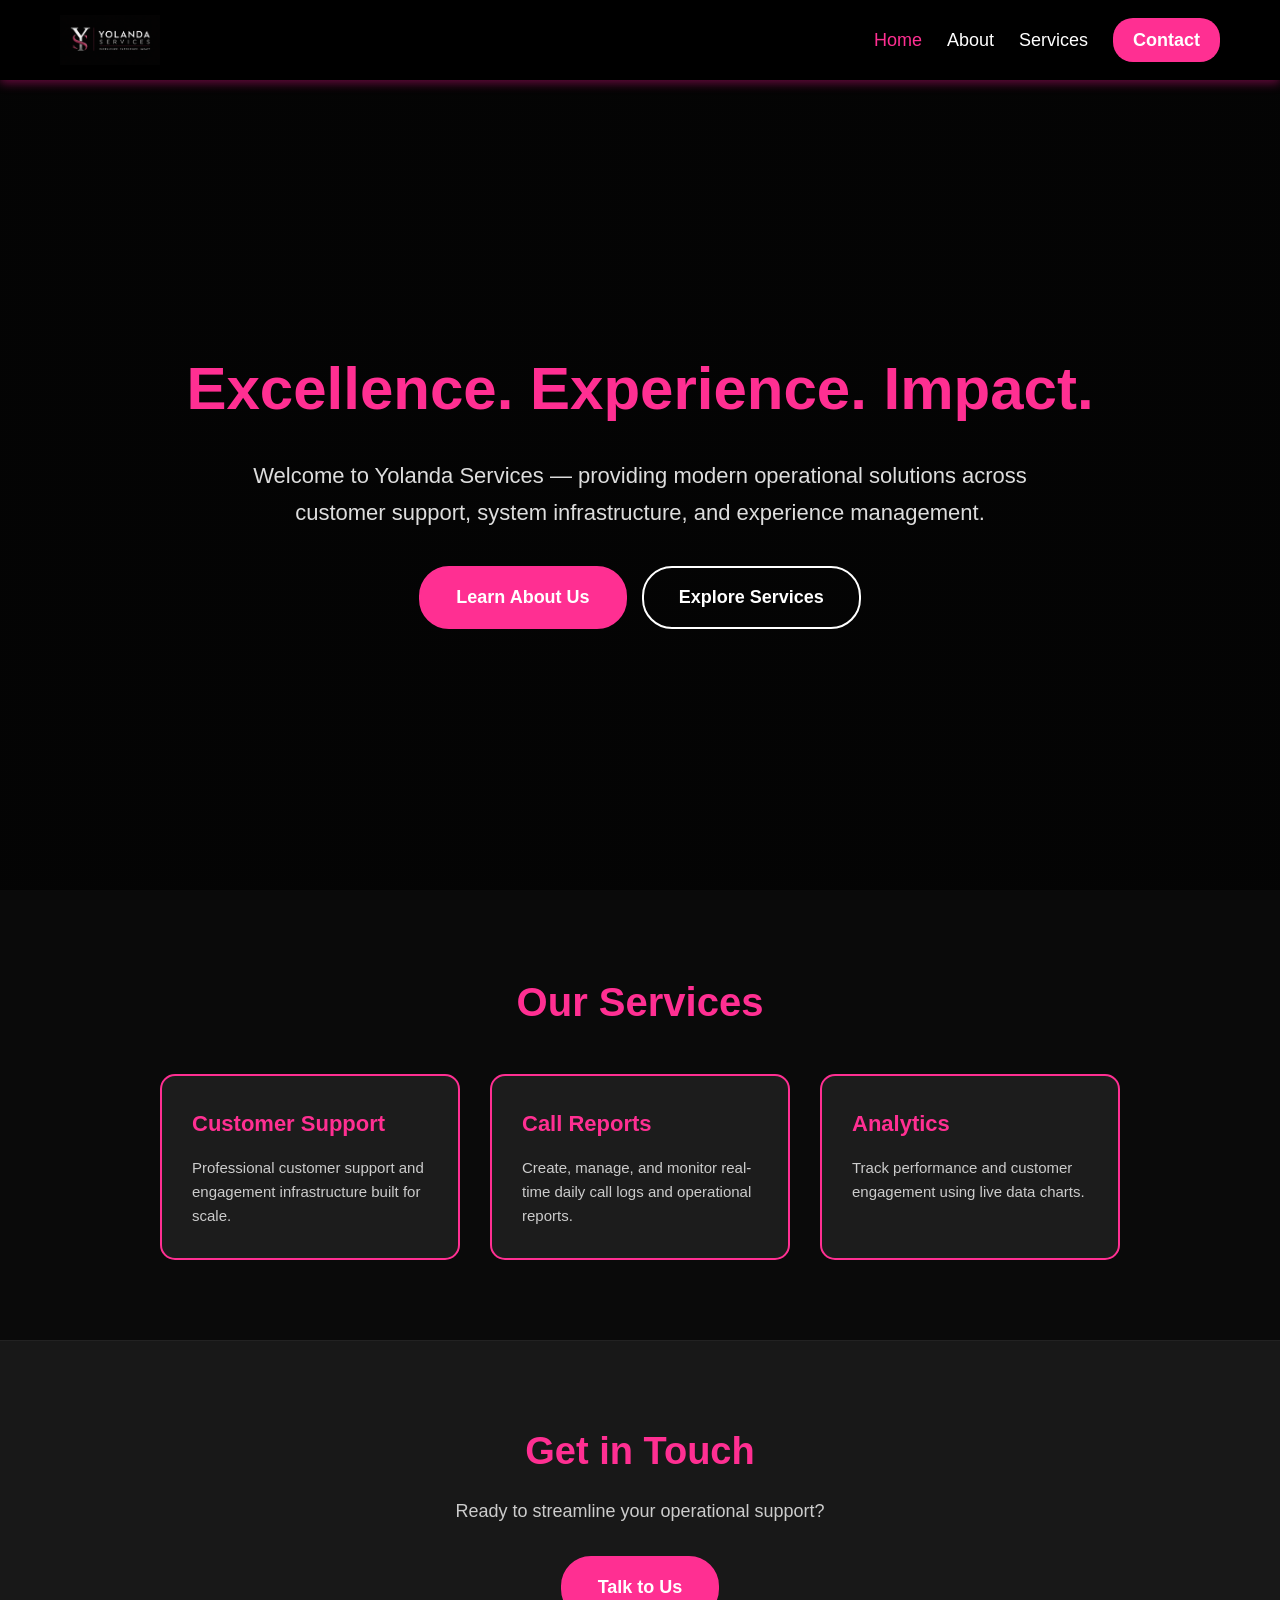
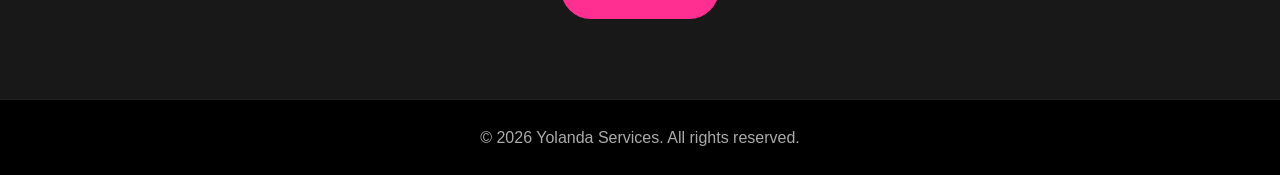
==== index.html @ 56e3e0ad "Add files via upload" ====
<!DOCTYPE html>
<html lang="en">
<head>
    <meta charset="UTF-8">
    <meta name="viewport" content="width=device-width, initial-scale=1.0">
    <title>Yolanda Services - Home</title>

    <style>
        * {
            margin: 0;
            padding: 0;
            box-sizing: border-box;
            font-family: Arial, sans-serif;
            scroll-behavior: smooth;
        }

        body {
            background: #111;
            color: white;
            line-height: 1.6;
        }

        header {
            background: #000;
            color: #ff2f92;
            display: flex;
            justify-content: space-between;
            align-items: center;
            padding: 15px 60px;
            box-shadow: 0 3px 10px rgba(255, 20, 147, 0.4);
            position: sticky;
            top: 0;
            z-index: 1000;
        }

        /* LOGO STYLES FOR IMAGE */
        .logo-link {
            display: flex;
            align-items: center;
            text-decoration: none;
        }

        .logo-img {
            height: 50px;
            width: auto;
            object-fit: contain;
        }

        nav {
            display: flex;
            align-items: center;
        }

        nav a {
            color: white;
            text-decoration: none;
            margin-left: 25px;
            font-size: 18px;
            transition: 0.3s;
        }

        nav a:hover,
        nav a.active {
            color: #ff2f92;
        }

        .nav-btn {
            background: #ff2f92;
            color: white;
            padding: 8px 20px;
            border-radius: 20px;
            margin-left: 25px;
            text-decoration: none;
            font-weight: bold;
            transition: .3s;
        }

        .nav-btn:hover {
            background: white;
            color: #ff2f92;
        }

        .hero {
            height: 90vh;
            display: flex;
            justify-content: center;
            align-items: center;
            flex-direction: column;
            text-align: center;
            padding: 0 20px;
            background: linear-gradient(rgba(0,0,0,0.75), rgba(0,0,0,0.75)),
                        url("https://images.unsplash.com/photo-1551434678-e076c223a692?w=1600");
            background-size: cover;
            background-position: center;
        }

        .hero h1 {
            font-size: 60px;
            color: #ff2f92;
            margin-bottom: 20px;
        }

        .hero p {
            width: 70%;
            max-width: 800px;
            font-size: 22px;
            line-height: 1.7;
            color: #ddd;
        }

        .hero-btns {
            display: flex;
            gap: 15px;
            margin-top: 35px;
            flex-wrap: wrap;
            justify-content: center;
        }

        .btn {
            padding: 15px 35px;
            background: #ff2f92;
            color: white;
            border: 2px solid #ff2f92;
            border-radius: 30px;
            font-size: 18px;
            font-weight: bold;
            cursor: pointer;
            transition: 0.3s;
            text-decoration: none;
            display: inline-block;
        }

        .btn:hover {
            background: white;
            color: #ff2f92;
            border-color: white;
        }

        .btn-outline {
            background: transparent;
            color: white;
            border: 2px solid white;
        }

        .btn-outline:hover {
            background: white;
            color: #111;
        }

        .services {
            padding: 80px 40px;
            text-align: center;
            background: #0a0a0a;
        }

        .services h2 {
            color: #ff2f92;
            margin-bottom: 40px;
            font-size: 40px;
        }

        .cards {
            display: flex;
            justify-content: center;
            gap: 30px;
            flex-wrap: wrap;
            max-width: 1200px;
            margin: 0 auto;
        }

        .card {
            background: #1c1c1c;
            width: 300px;
            padding: 30px;
            border-radius: 15px;
            border: 2px solid #ff2f92;
            transition: 0.3s;
            text-align: left;
        }

        .card:hover {
            transform: translateY(-10px);
            box-shadow: 0 0 20px #ff2f92;
        }

        .card h3 {
            color: #ff2f92;
            margin-bottom: 15px;
            font-size: 22px;
        }

        .card p {
            color: #ccc;
            font-size: 15px;
        }

        .contact-section {
            background: #181818;
            padding: 80px 40px;
            text-align: center;
            border-top: 1px solid #222;
        }

        .contact-section h2 {
            color: #ff2f92;
            font-size: 38px;
            margin-bottom: 15px;
        }

        .contact-section p {
            color: #ccc;
            margin-bottom: 30px;
            font-size: 18px;
        }

        footer {
            background: #000;
            text-align: center;
            padding: 25px 20px;
            color: #aaa;
            border-top: 1px solid #222;
        }

        @media (max-width: 768px) {
            header {
                flex-direction: column;
                gap: 15px;
                padding: 20px;
            }

            nav a {
                margin: 0 10px;
                font-size: 16px;
            }

            .logo-img {
                height: 40px;
            }

            .hero h1 {
                font-size: 38px;
            }

            .hero p {
                width: 100%;
                font-size: 18px;
            }

            .card {
                width: 100%;
            }
        }
    </style>
</head>

<body>

    <header>
        <a href="index.html" class="logo-link">
            <img src="yolanda-logo.png" alt="Yolanda Services Logo" class="logo-img">
        </a>
        <nav>
            <a href="index.html" class="active">Home</a>
            <a href="about.html">About</a>
            <a href="#services">Services</a>
            <a href="#contact" class="nav-btn">Contact</a>
        </nav>
    </header>

    <main>
        <section class="hero">
            <h1>Excellence. Experience. Impact.</h1>
            <p>
                Welcome to Yolanda Services — providing modern operational solutions across customer support, system infrastructure, and experience management.
            </p>
            <div class="hero-btns">
                <a href="about.html" class="btn">Learn About Us</a>
                <a href="#services" class="btn btn-outline">Explore Services</a>
            </div>
        </section>

        <section id="services" class="services">
            <h2>Our Services</h2>
            <div class="cards">
                <div class="card">
                    <h3>Customer Support</h3>
                    <p>Professional customer support and engagement infrastructure built for scale.</p>
                </div>
                <div class="card">
                    <h3>Call Reports</h3>
                    <p>Create, manage, and monitor real-time daily call logs and operational reports.</p>
                </div>
                <div class="card">
                    <h3>Analytics</h3>
                    <p>Track performance and customer engagement using live data charts.</p>
                </div>
            </div>
        </section>

        <section id="contact" class="contact-section">
            <h2>Get in Touch</h2>
            <p>Ready to streamline your operational support?</p>
            <a href="mailto:contact@yolanda.com" class="btn">Talk to Us</a>
        </section>
    </main>

    <footer>
        <p>© 2026 Yolanda Services. All rights reserved.</p>
    </footer>

</body>
</html>
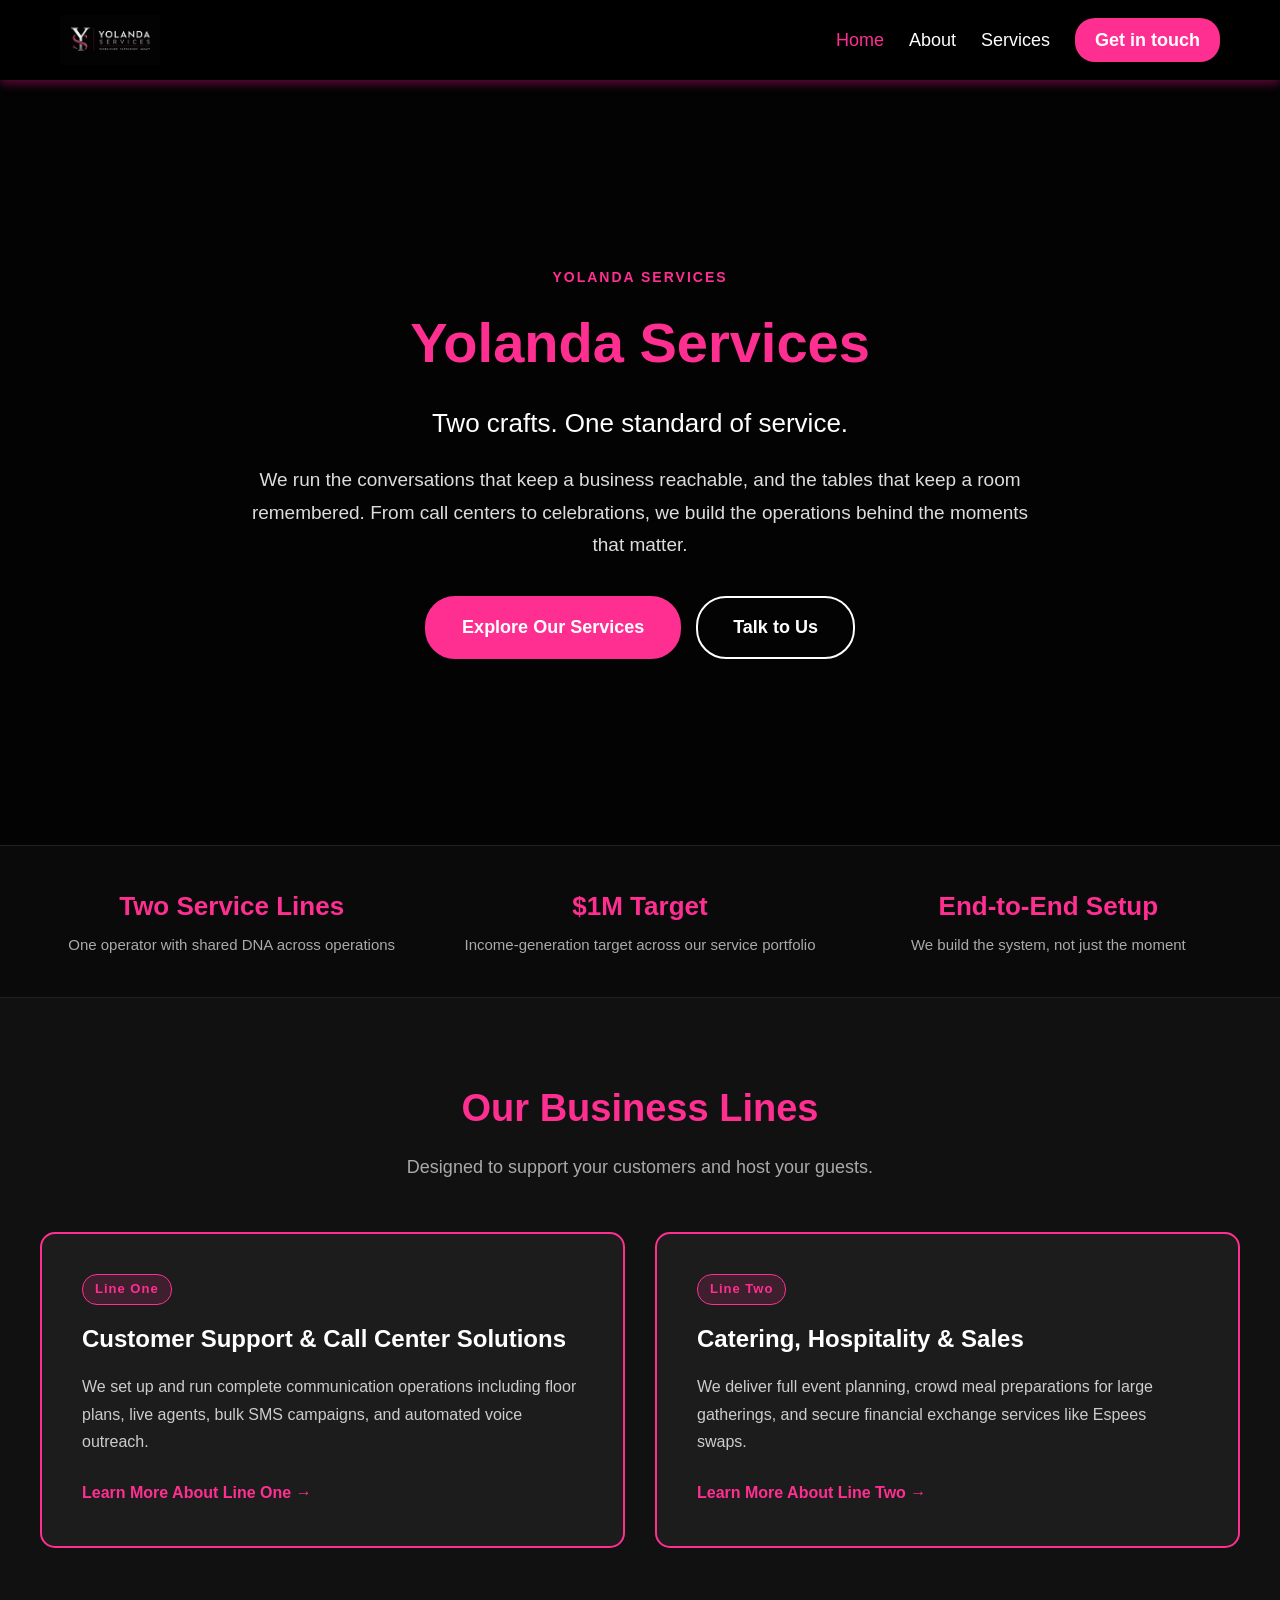
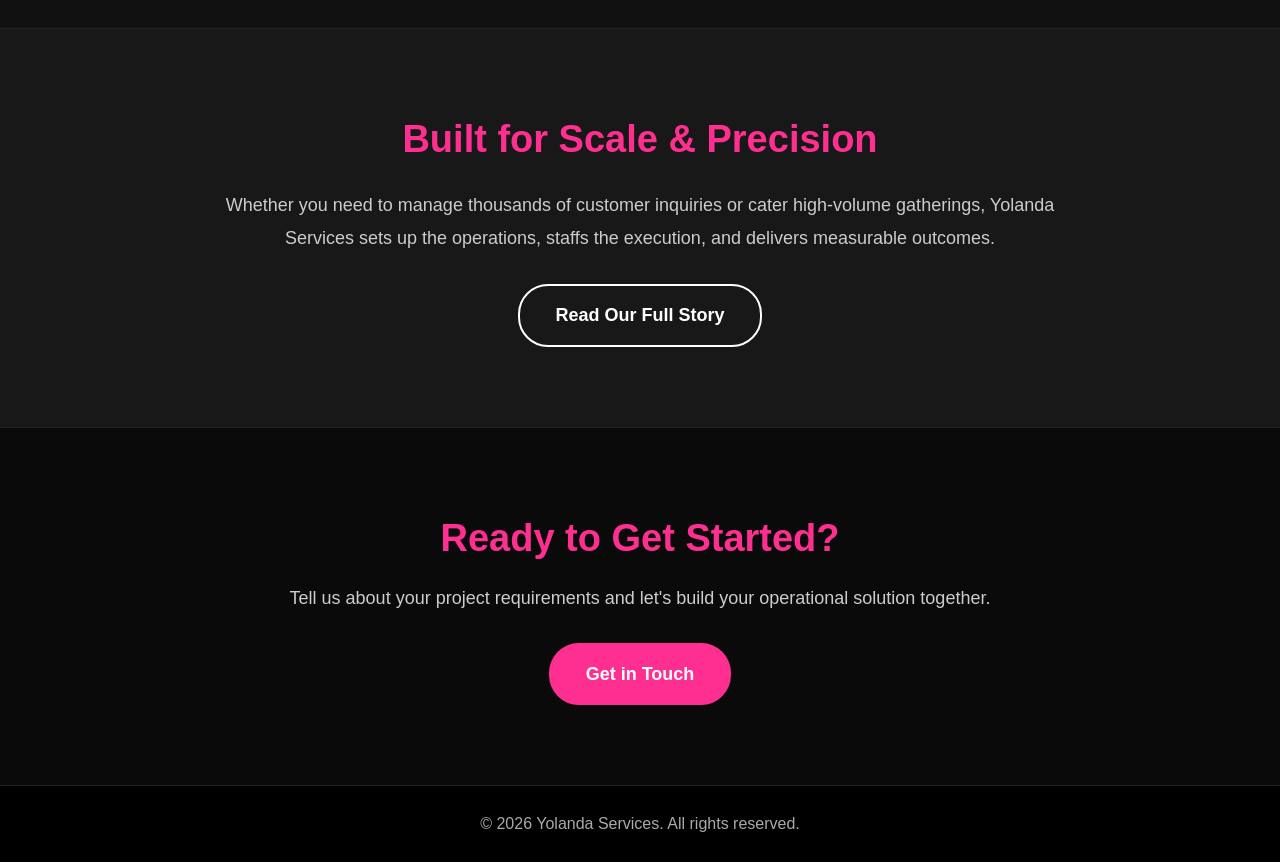
==== commit 1eb82931: "Update index.html" ====
--- a/index.html
+++ b/index.html
@@ -3,7 +3,7 @@
 <head>
     <meta charset="UTF-8">
     <meta name="viewport" content="width=device-width, initial-scale=1.0">
-    <title>Yolanda Services - Home</title>
+    <title>Yolanda Services | Customer Support & Catering Solutions</title>
 
     <style>
         * {
@@ -33,7 +33,6 @@
             z-index: 1000;
         }
 
-        /* LOGO STYLES FOR IMAGE */
         .logo-link {
             display: flex;
             align-items: center;
@@ -80,30 +79,47 @@
             color: #ff2f92;
         }
 
+        /* HERO SECTION */
         .hero {
-            height: 90vh;
+            min-height: 85vh;
             display: flex;
             justify-content: center;
             align-items: center;
             flex-direction: column;
             text-align: center;
-            padding: 0 20px;
-            background: linear-gradient(rgba(0,0,0,0.75), rgba(0,0,0,0.75)),
+            padding: 60px 20px;
+            background: linear-gradient(rgba(0,0,0,0.85), rgba(0,0,0,0.85)),
                         url("https://images.unsplash.com/photo-1551434678-e076c223a692?w=1600");
             background-size: cover;
             background-position: center;
         }
 
+        .hero-tag {
+            color: #ff2f92;
+            text-transform: uppercase;
+            letter-spacing: 2px;
+            font-size: 14px;
+            font-weight: bold;
+            margin-bottom: 10px;
+        }
+
         .hero h1 {
-            font-size: 60px;
-            color: #ff2f92;
+            font-size: 56px;
+            color: #ff2f92;
+            margin-bottom: 15px;
+        }
+
+        .hero h2 {
+            font-size: 26px;
+            color: white;
             margin-bottom: 20px;
+            font-weight: normal;
         }
 
         .hero p {
-            width: 70%;
+            width: 80%;
             max-width: 800px;
-            font-size: 22px;
+            font-size: 19px;
             line-height: 1.7;
             color: #ddd;
         }
@@ -147,22 +163,69 @@
             color: #111;
         }
 
-        .services {
+        /* METRICS BAR */
+        .value-bar {
+            background: #0a0a0a;
+            padding: 40px 20px;
+            border-top: 1px solid #222;
+            border-bottom: 1px solid #222;
+        }
+
+        .value-grid {
+            display: flex;
+            justify-content: space-around;
+            align-items: center;
+            max-width: 1200px;
+            margin: 0 auto;
+            flex-wrap: wrap;
+            gap: 25px;
+            text-align: center;
+        }
+
+        .value-item {
+            flex: 1;
+            min-width: 250px;
+        }
+
+        .value-item .highlight {
+            font-size: 26px;
+            font-weight: bold;
+            color: #ff2f92;
+            margin-bottom: 5px;
+        }
+
+        .value-item p {
+            color: #aaa;
+            font-size: 15px;
+        }
+
+        /* SERVICES PREVIEW */
+        .services-section {
             padding: 80px 40px;
-            text-align: center;
-            background: #0a0a0a;
-        }
-
-        .services h2 {
-            color: #ff2f92;
-            margin-bottom: 40px;
-            font-size: 40px;
-        }
-
-        .cards {
-            display: flex;
+            background: #111;
+        }
+
+        .section-header {
+            text-align: center;
+            max-width: 800px;
+            margin: 0 auto 50px;
+        }
+
+        .section-header h2 {
+            color: #ff2f92;
+            font-size: 38px;
+            margin-bottom: 15px;
+        }
+
+        .section-header p {
+            color: #aaa;
+            font-size: 18px;
+        }
+
+        .cards-grid {
+            display: flex;
+            gap: 30px;
             justify-content: center;
-            gap: 30px;
             flex-wrap: wrap;
             max-width: 1200px;
             margin: 0 auto;
@@ -170,44 +233,103 @@
 
         .card {
             background: #1c1c1c;
-            width: 300px;
-            padding: 30px;
+            flex: 1 1 450px;
+            padding: 40px;
             border-radius: 15px;
             border: 2px solid #ff2f92;
-            transition: 0.3s;
-            text-align: left;
+            transition: .3s;
+            display: flex;
+            flex-direction: column;
+            justify-content: space-between;
         }
 
         .card:hover {
-            transform: translateY(-10px);
-            box-shadow: 0 0 20px #ff2f92;
+            box-shadow: 0 0 20px rgba(255, 47, 146, 0.4);
+            transform: translateY(-5px);
+        }
+
+        .line-badge {
+            display: inline-block;
+            background: rgba(255, 47, 146, 0.15);
+            color: #ff2f92;
+            padding: 4px 12px;
+            border-radius: 15px;
+            font-weight: bold;
+            font-size: 13px;
+            letter-spacing: 1px;
+            margin-bottom: 15px;
+            border: 1px solid #ff2f92;
+            width: fit-content;
         }
 
         .card h3 {
-            color: #ff2f92;
+            color: white;
+            font-size: 24px;
             margin-bottom: 15px;
-            font-size: 22px;
         }
 
         .card p {
             color: #ccc;
-            font-size: 15px;
-        }
-
-        .contact-section {
+            font-size: 16px;
+            line-height: 1.7;
+            margin-bottom: 25px;
+        }
+
+        .card-link {
+            color: #ff2f92;
+            text-decoration: none;
+            font-weight: bold;
+            font-size: 16px;
+            transition: 0.3s;
+            display: inline-block;
+        }
+
+        .card-link:hover {
+            color: white;
+            padding-left: 5px;
+        }
+
+        /* ABOUT PREVIEW SECTION */
+        .about-preview {
+            padding: 80px 40px;
             background: #181818;
+            border-top: 1px solid #222;
+        }
+
+        .about-content {
+            max-width: 900px;
+            margin: 0 auto;
+            text-align: center;
+        }
+
+        .about-content h2 {
+            color: #ff2f92;
+            font-size: 38px;
+            margin-bottom: 20px;
+        }
+
+        .about-content p {
+            color: #ccc;
+            font-size: 18px;
+            line-height: 1.8;
+            margin-bottom: 30px;
+        }
+
+        /* CTA SECTION */
+        .cta-section {
+            background: #0a0a0a;
             padding: 80px 40px;
             text-align: center;
             border-top: 1px solid #222;
         }
 
-        .contact-section h2 {
+        .cta-section h2 {
             color: #ff2f92;
             font-size: 38px;
             margin-bottom: 15px;
         }
 
-        .contact-section p {
+        .cta-section p {
             color: #ccc;
             margin-bottom: 30px;
             font-size: 18px;
@@ -241,13 +363,17 @@
                 font-size: 38px;
             }
 
+            .hero h2 {
+                font-size: 20px;
+            }
+
             .hero p {
                 width: 100%;
-                font-size: 18px;
+                font-size: 16px;
             }
 
             .card {
-                width: 100%;
+                padding: 25px;
             }
         }
     </style>
@@ -262,45 +388,90 @@
         <nav>
             <a href="index.html" class="active">Home</a>
             <a href="about.html">About</a>
-            <a href="#services">Services</a>
-            <a href="#contact" class="nav-btn">Contact</a>
+            <a href="services.html">Services</a>
+            <a href="contact.html" class="nav-btn">Get in touch</a>
         </nav>
     </header>
 
     <main>
+        <!-- Hero Section -->
         <section class="hero">
-            <h1>Excellence. Experience. Impact.</h1>
+            <span class="hero-tag">Yolanda Services</span>
+            <h1>Yolanda Services</h1>
+            <h2>Two crafts. One standard of service.</h2>
             <p>
-                Welcome to Yolanda Services — providing modern operational solutions across customer support, system infrastructure, and experience management.
+                We run the conversations that keep a business reachable, and the tables that keep a room remembered. From call centers to celebrations, we build the operations behind the moments that matter.
             </p>
             <div class="hero-btns">
-                <a href="about.html" class="btn">Learn About Us</a>
-                <a href="#services" class="btn btn-outline">Explore Services</a>
+                <a href="services.html" class="btn">Explore Our Services</a>
+                <a href="contact.html" class="btn btn-outline">Talk to Us</a>
             </div>
         </section>
 
-        <section id="services" class="services">
-            <h2>Our Services</h2>
-            <div class="cards">
-                <div class="card">
-                    <h3>Customer Support</h3>
-                    <p>Professional customer support and engagement infrastructure built for scale.</p>
+        <!-- Metrics Bar -->
+        <section class="value-bar">
+            <div class="value-grid">
+                <div class="value-item">
+                    <div class="highlight">Two Service Lines</div>
+                    <p>One operator with shared DNA across operations</p>
                 </div>
-                <div class="card">
-                    <h3>Call Reports</h3>
-                    <p>Create, manage, and monitor real-time daily call logs and operational reports.</p>
+                <div class="value-item">
+                    <div class="highlight">$1M Target</div>
+                    <p>Income-generation target across our service portfolio</p>
                 </div>
-                <div class="card">
-                    <h3>Analytics</h3>
-                    <p>Track performance and customer engagement using live data charts.</p>
+                <div class="value-item">
+                    <div class="highlight">End-to-End Setup</div>
+                    <p>We build the system, not just the moment</p>
                 </div>
             </div>
         </section>
 
-        <section id="contact" class="contact-section">
-            <h2>Get in Touch</h2>
-            <p>Ready to streamline your operational support?</p>
-            <a href="mailto:contact@yolanda.com" class="btn">Talk to Us</a>
+        <!-- Services Preview Section -->
+        <section class="services-section">
+            <div class="section-header">
+                <h2>Our Business Lines</h2>
+                <p>Designed to support your customers and host your guests.</p>
+            </div>
+
+            <div class="cards-grid">
+                <!-- Line One Card -->
+                <div class="card">
+                    <div>
+                        <span class="line-badge">Line One</span>
+                        <h3>Customer Support & Call Center Solutions</h3>
+                        <p>We set up and run complete communication operations including floor plans, live agents, bulk SMS campaigns, and automated voice outreach.</p>
+                    </div>
+                    <a href="services.html#line1" class="card-link">Learn More About Line One →</a>
+                </div>
+
+                <!-- Line Two Card -->
+                <div class="card">
+                    <div>
+                        <span class="line-badge">Line Two</span>
+                        <h3>Catering, Hospitality & Sales</h3>
+                        <p>We deliver full event planning, crowd meal preparations for large gatherings, and secure financial exchange services like Espees swaps.</p>
+                    </div>
+                    <a href="services.html#line2" class="card-link">Learn More About Line Two →</a>
+                </div>
+            </div>
+        </section>
+
+        <!-- About Preview Section -->
+        <section class="about-preview">
+            <div class="about-content">
+                <h2>Built for Scale & Precision</h2>
+                <p>
+                    Whether you need to manage thousands of customer inquiries or cater high-volume gatherings, Yolanda Services sets up the operations, staffs the execution, and delivers measurable outcomes.
+                </p>
+                <a href="about.html" class="btn btn-outline">Read Our Full Story</a>
+            </div>
+        </section>
+
+        <!-- Call to Action Section -->
+        <section class="cta-section">
+            <h2>Ready to Get Started?</h2>
+            <p>Tell us about your project requirements and let's build your operational solution together.</p>
+            <a href="contact.html" class="btn">Get in Touch</a>
         </section>
     </main>
 
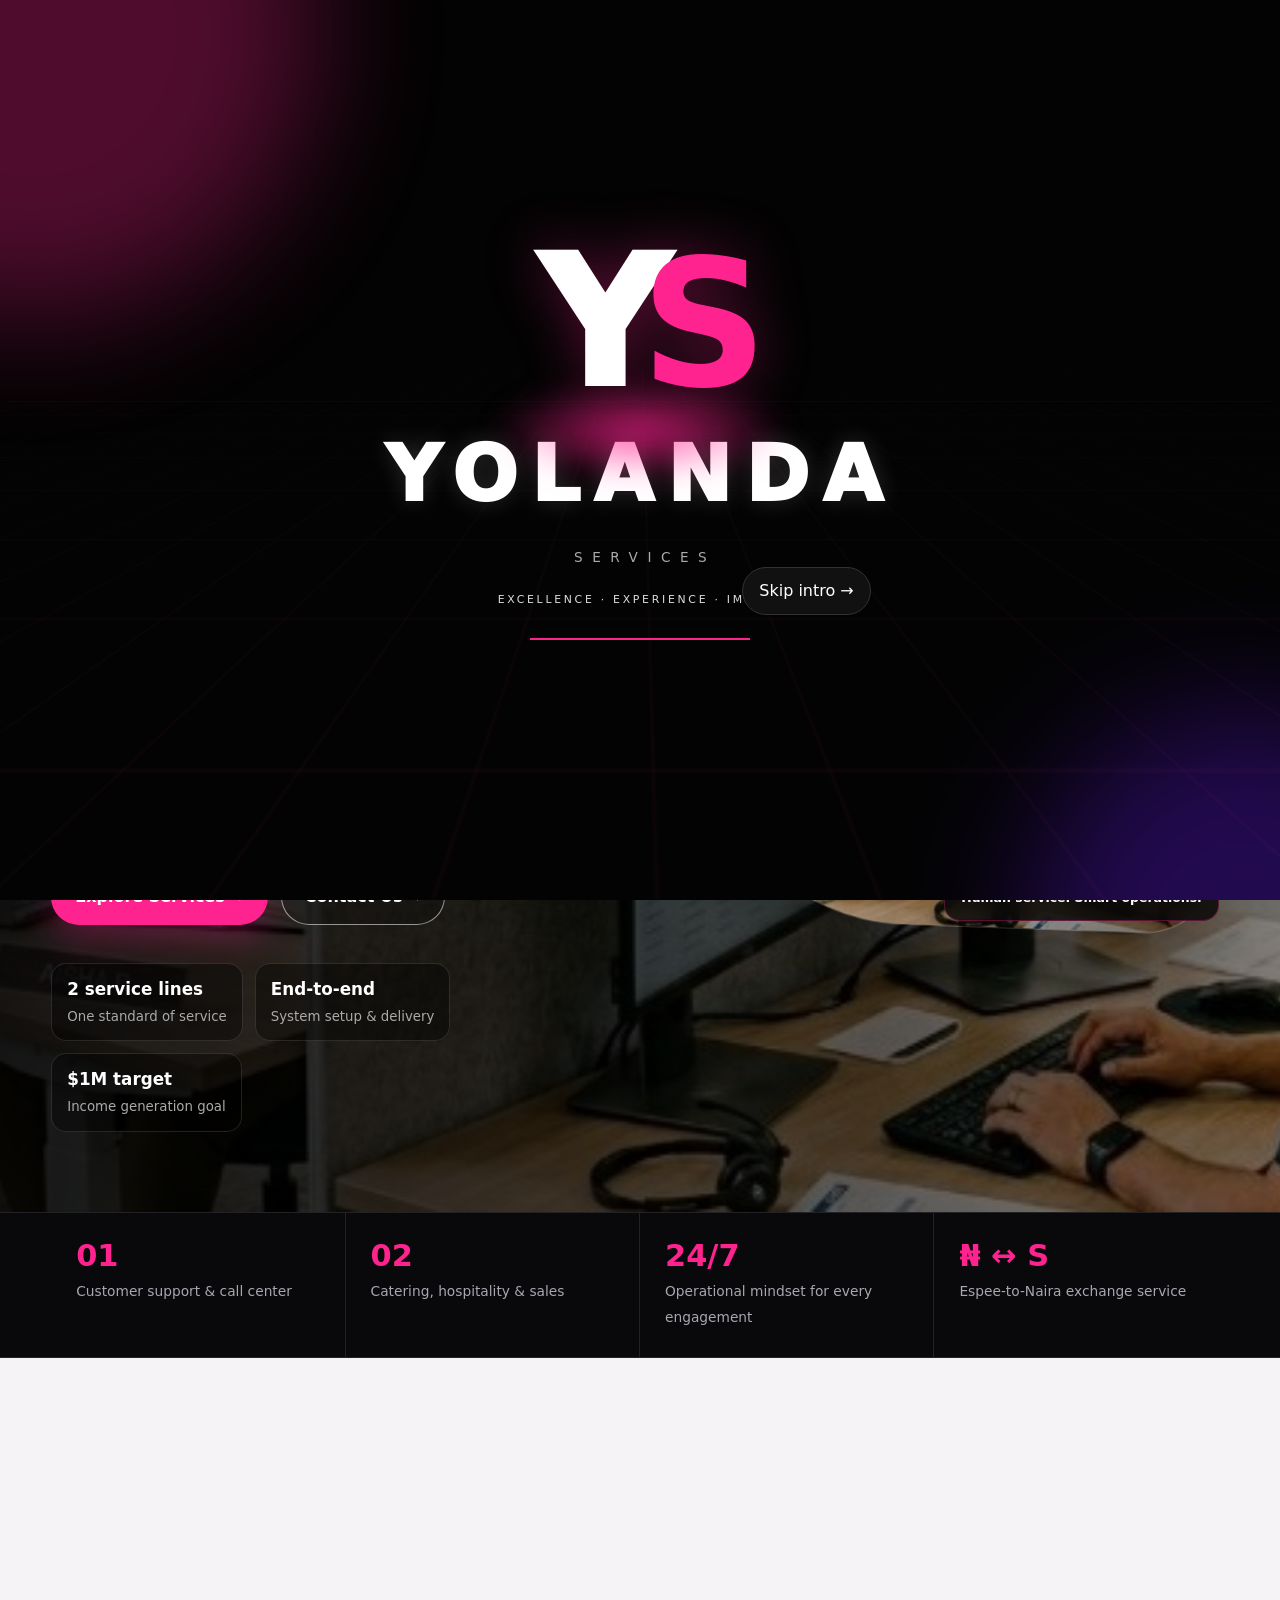
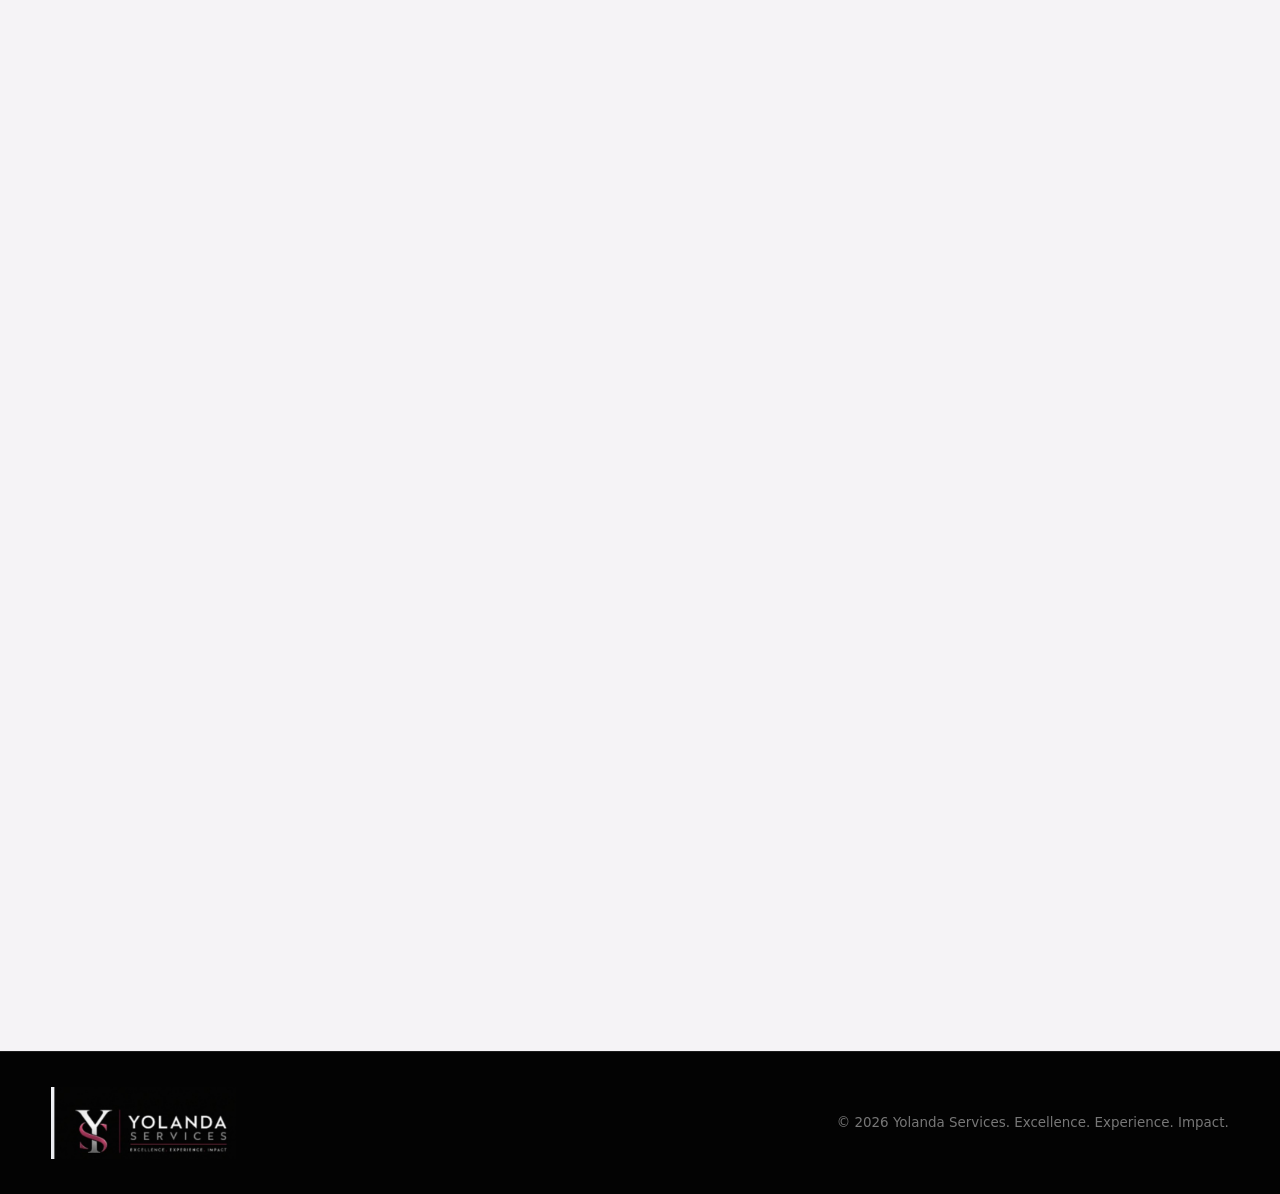
==== commit 25ab3ecf: "Add files via upload" ====
--- a/index.html
+++ b/index.html
@@ -1,483 +1,107 @@
 <!DOCTYPE html>
 <html lang="en">
 <head>
-    <meta charset="UTF-8">
-    <meta name="viewport" content="width=device-width, initial-scale=1.0">
-    <title>Yolanda Services | Customer Support & Catering Solutions</title>
+<meta charset="UTF-8">
+<meta name="viewport" content="width=device-width, initial-scale=1.0">
+<meta name="description" content="Yolanda Services — customer support, call center solutions, catering, hospitality, sales and Espee-to-Naira exchange.">
+<title>Yolanda Services | Excellence. Experience. Impact.</title>
+<style>
+:root{--pink:#ff238f;--pink2:#ff63b4;--black:#050505;--ink:#0a0a0c;--soft:#f5f3f6;--white:#fff;--muted:#9d9da7;--line:rgba(255,255,255,.1);--shadow:0 30px 80px rgba(0,0,0,.35);--max:1240px}
+*{box-sizing:border-box;margin:0;padding:0}html{scroll-behavior:smooth}body{font-family:Inter,system-ui,-apple-system,BlinkMacSystemFont,"Segoe UI",sans-serif;background:var(--black);color:#fff;line-height:1.6;overflow-x:hidden}a{text-decoration:none;color:inherit}img{display:block;max-width:100%}button,input,textarea,select{font:inherit}
+.container{width:min(92%,var(--max));margin:auto}.pink{color:var(--pink)}
+/* TOP BAR + NAV */
+.topbar{height:34px;background:var(--pink);color:#050505;font-size:.76rem;font-weight:800;display:flex;align-items:center;justify-content:center;letter-spacing:.02em}.topbar a{text-decoration:underline;margin-left:7px}
+header{position:fixed;top:34px;left:0;right:0;z-index:1000;background:rgba(5,5,5,.82);backdrop-filter:blur(18px);border-bottom:1px solid rgba(255,255,255,.08);transition:.35s}header.scrolled{top:0;background:rgba(5,5,5,.95);box-shadow:0 15px 40px rgba(0,0,0,.4)}
+.nav{height:82px;display:flex;align-items:center;justify-content:space-between;gap:25px}.brand{display:flex;align-items:center}.brand img{width:210px;max-height:66px;object-fit:contain;filter:drop-shadow(0 0 14px rgba(255,35,143,.15));transition:.3s}.brand:hover img{transform:scale(1.025)}
+.navlinks{display:flex;align-items:center;gap:30px;list-style:none}.navlinks a{color:#e9e9ed;font-size:.92rem;font-weight:700;position:relative;transition:.3s}.navlinks a:not(.cta)::after{content:"";position:absolute;left:0;bottom:-9px;width:0;height:2px;background:var(--pink);transition:.3s}.navlinks a:hover{color:var(--pink)}.navlinks a:hover::after{width:100%}.cta{background:var(--pink);padding:12px 21px;border-radius:999px;color:#fff!important;box-shadow:0 10px 30px rgba(255,35,143,.25)}.cta:hover{transform:translateY(-3px);box-shadow:0 15px 35px rgba(255,35,143,.38)}.menu{display:none;width:45px;height:45px;border:1px solid var(--line);border-radius:12px;background:#151518;color:#fff;font-size:24px}
+/* HERO */
+.hero{min-height:100vh;padding:155px 0 80px;position:relative;overflow:hidden;background:linear-gradient(90deg,rgba(0,0,0,.9) 0%,rgba(0,0,0,.72) 44%,rgba(0,0,0,.45) 100%),url('[data-uri]') center/cover no-repeat;isolation:isolate}.hero:before{content:"";position:absolute;inset:0;background:radial-gradient(circle at 77% 30%,rgba(255,35,143,.2),transparent 28%);pointer-events:none}.hero-grid{display:grid;grid-template-columns:1fr 1fr;align-items:center;gap:45px;min-height:calc(100vh - 235px)}
+.hero-copy{position:relative;z-index:3}.eyebrow{display:inline-flex;align-items:center;gap:9px;padding:8px 13px;border:1px solid rgba(255,35,143,.4);background:rgba(255,35,143,.08);border-radius:999px;text-transform:uppercase;letter-spacing:.16em;font-size:.72rem;font-weight:900;color:#fff;animation:up .8s both}.eyebrow i{width:8px;height:8px;border-radius:50%;background:var(--pink);box-shadow:0 0 16px var(--pink);animation:pulse 1.6s infinite}
+.hero h1{font-size:clamp(3.3rem,6.3vw,6.8rem);line-height:.92;letter-spacing:-.065em;margin:25px 0 24px;max-width:750px;animation:up .9s .08s both}.hero h1 span{color:var(--pink);text-shadow:0 0 40px rgba(255,35,143,.18)}.hero p{max-width:650px;color:#d7d7dc;font-size:clamp(1rem,1.5vw,1.16rem);animation:up .9s .18s both}.actions{display:flex;gap:13px;flex-wrap:wrap;margin-top:31px;animation:up .9s .28s both}.btn{display:inline-flex;align-items:center;justify-content:center;gap:8px;padding:14px 23px;border-radius:999px;border:1px solid transparent;font-weight:850;transition:.3s}.btn-primary{background:var(--pink);box-shadow:0 14px 35px rgba(255,35,143,.28)}.btn-primary:hover{transform:translateY(-4px);background:var(--pink2);box-shadow:0 18px 45px rgba(255,35,143,.4)}.btn-outline{border-color:rgba(255,255,255,.55);background:rgba(0,0,0,.2)}.btn-outline:hover{background:#fff;color:#050505;transform:translateY(-4px)}
+.hero-mini{display:flex;flex-wrap:wrap;gap:12px;margin-top:38px;animation:up .9s .38s both}.mini{padding:12px 15px;border:1px solid rgba(255,255,255,.12);background:rgba(0,0,0,.4);backdrop-filter:blur(10px);border-radius:15px}.mini strong{display:block;color:#fff;font-size:1.05rem}.mini small{color:#aaa}
+.hero-visual{position:relative;min-height:620px;display:grid;place-items:center}.hero-photo{position:absolute;inset:7% 0 7% 7%;border-radius:40% 15% 15% 40%;overflow:hidden;border:1px solid rgba(255,255,255,.15);box-shadow:var(--shadow);transform:rotate(2deg);animation:photoIn 1.1s .2s both}.hero-photo img{width:100%;height:100%;object-fit:cover}.hero-photo:after{content:"";position:absolute;inset:0;background:linear-gradient(135deg,rgba(255,35,143,.08),rgba(0,0,0,.2) 60%,rgba(0,0,0,.55))}
+.float-orb{position:absolute;right:-4%;top:6%;width:205px;height:205px;border-radius:50%;background:radial-gradient(circle at 35% 30%,#ff79bc,var(--pink) 42%,#8b084c 80%);box-shadow:0 0 65px rgba(255,35,143,.42);display:grid;place-items:center;animation:float 5s ease-in-out infinite;z-index:5}.float-orb:before,.float-orb:after{content:"";position:absolute;border:1px solid rgba(255,35,143,.6);border-radius:50%;inset:-20px;animation:spin 12s linear infinite}.float-orb:after{inset:-38px;border-color:rgba(255,255,255,.15);animation-direction:reverse;animation-duration:16s}.float-orb img{width:145px;height:145px;object-fit:contain;filter:drop-shadow(0 15px 20px rgba(0,0,0,.5));position:relative;z-index:2}.float-label{position:absolute;right:10px;bottom:8%;z-index:7;background:rgba(5,5,5,.8);border:1px solid rgba(255,35,143,.3);padding:12px 16px;border-radius:16px;backdrop-filter:blur(12px);font-size:.78rem;font-weight:800;animation:float 4s 1s ease-in-out infinite}.pink-arc{position:absolute;width:360px;height:180px;border:2px solid rgba(255,35,143,.45);border-left:0;border-bottom:0;border-radius:0 100% 0 0;right:-30px;bottom:7%;transform:rotate(-12deg);animation:float 6s 1s ease-in-out infinite}
+/* STATS */
+.stats{background:#09090b;border-top:1px solid var(--line);border-bottom:1px solid var(--line)}.stats-grid{display:grid;grid-template-columns:repeat(4,1fr)}.stat{padding:28px 25px;border-right:1px solid var(--line)}.stat:last-child{border:0}.stat b{display:block;color:var(--pink);font-size:1.9rem;line-height:1;margin-bottom:7px}.stat span{color:#a7a7b0;font-size:.86rem}
+/* SECTIONS */
+.section{padding:105px 0}.kicker{color:var(--pink);font-size:.75rem;font-weight:900;letter-spacing:.18em;text-transform:uppercase;margin-bottom:11px}.section-head{max-width:790px;margin-bottom:45px}.section-head h2{font-size:clamp(2.3rem,4.5vw,4.5rem);line-height:.98;letter-spacing:-.055em;margin-bottom:16px}.section-head p{color:var(--muted);font-size:1.03rem}
+/* ABOUT */
+.about{background:var(--soft);color:#09090a}.about-grid{display:grid;grid-template-columns:1fr 1fr;gap:65px;align-items:center}.about .kicker{color:#e3157c}.about h2{font-size:clamp(2.4rem,4.4vw,4.6rem);line-height:.97;letter-spacing:-.055em}.about-copy p{color:#55545d;margin-top:18px;max-width:610px}.about-points{display:grid;grid-template-columns:1fr 1fr;gap:12px;margin-top:25px}.about-point{padding:15px;border:1px solid #dedbe0;border-radius:16px;background:#fff}.about-point b{display:block}.about-point span{color:#777;font-size:.85rem}.about-image{height:520px;border-radius:34px;overflow:hidden;position:relative;box-shadow:0 25px 60px rgba(0,0,0,.16)}.about-image img{width:100%;height:100%;object-fit:cover}.about-image:after{content:"";position:absolute;inset:0;background:linear-gradient(180deg,transparent 48%,rgba(0,0,0,.68))}.about-tag{position:absolute;left:22px;bottom:22px;z-index:2;color:#fff;background:rgba(0,0,0,.72);padding:15px 18px;border-radius:16px;backdrop-filter:blur(10px)}.about-tag strong{color:var(--pink);font-size:1.4rem}
+/* SERVICES */
+.services{background:#050505}.service-grid{display:grid;grid-template-columns:1fr 1fr;gap:22px}.service-card{border:1px solid var(--line);border-radius:28px;overflow:hidden;background:#101014;transition:.45s;box-shadow:0 18px 50px rgba(0,0,0,.25)}.service-card:hover{transform:translateY(-10px);border-color:rgba(255,35,143,.4);box-shadow:0 30px 75px rgba(0,0,0,.45)}.service-image{height:270px;position:relative;overflow:hidden}.service-image img{width:100%;height:100%;object-fit:cover;transition:.7s}.service-card:hover .service-image img{transform:scale(1.08)}.service-image:after{content:"";position:absolute;inset:0;background:linear-gradient(180deg,transparent 35%,#101014 100%)}.service-body{padding:0 28px 30px;margin-top:-8px;position:relative;z-index:2}.num{width:45px;height:45px;border-radius:14px;background:var(--pink);display:grid;place-items:center;font-weight:900;box-shadow:0 10px 25px rgba(255,35,143,.25);margin-bottom:15px}.service-card h3{font-size:1.75rem;line-height:1.05;margin-bottom:12px}.service-card p{color:#aaa;margin-bottom:18px}.list{list-style:none;display:grid;gap:10px}.list li{display:flex;gap:10px;color:#ddd;font-size:.93rem}.list li:before{content:"✓";color:var(--pink);font-weight:900}.exchange{margin-top:22px;padding:28px;border:1px solid rgba(255,35,143,.28);border-radius:25px;background:linear-gradient(110deg,rgba(255,35,143,.13),rgba(255,255,255,.02)),#101014;display:flex;align-items:center;justify-content:space-between;gap:25px}.exchange h3{font-size:1.55rem}.exchange p{color:#aaa;max-width:760px}.exchange-bubble{width:82px;height:82px;flex:none;border-radius:50%;display:grid;place-items:center;background:linear-gradient(145deg,var(--pink),#ff9bd0);color:#050505;font-weight:950;box-shadow:0 0 45px rgba(255,35,143,.25)}
+/* WHY + VISUALS */
+.why{background:#09090b}.why-grid{display:grid;grid-template-columns:repeat(4,1fr);gap:15px}.why-card{padding:27px 22px;background:#111115;border:1px solid var(--line);border-radius:20px;transition:.35s}.why-card:hover{transform:translateY(-8px);border-color:rgba(255,35,143,.35);box-shadow:0 0 35px rgba(255,35,143,.07)}.icon{width:47px;height:47px;border-radius:14px;background:rgba(255,35,143,.1);color:var(--pink);display:grid;place-items:center;font-weight:900;font-size:1.2rem;margin-bottom:16px}.why-card h3{margin-bottom:8px}.why-card p{color:#999;font-size:.9rem}.visuals{padding:20px 0 105px;background:#09090b}.visual-grid{width:min(1240px,92%);margin:auto;display:grid;grid-template-columns:1.25fr .75fr .75fr;gap:14px}.visual{height:330px;border-radius:23px;overflow:hidden;position:relative;border:1px solid var(--line)}.visual img{width:100%;height:100%;object-fit:cover;transition:.6s}.visual:hover img{transform:scale(1.06)}.visual:after{content:"";position:absolute;inset:0;background:linear-gradient(180deg,transparent 45%,rgba(0,0,0,.82))}.visual span{position:absolute;left:20px;bottom:18px;z-index:2;font-weight:850}
+/* CONTACT */
+.contact{background:var(--soft);color:#09090a}.contact .kicker{color:#e3157c}.contact-box{display:grid;grid-template-columns:.85fr 1.15fr;gap:25px;background:#fff;border:1px solid #e4e0e6;border-radius:30px;padding:20px;box-shadow:0 25px 70px rgba(0,0,0,.13)}.contact-info{padding:28px}.contact-info h2{font-size:clamp(2.5rem,4vw,4.3rem);line-height:.97;letter-spacing:-.05em;margin-bottom:15px}.contact-info>p{color:#666;margin-bottom:25px}.contact-list{display:grid;gap:11px}.contact-item{padding:14px;border:1px solid #e3e0e4;border-radius:15px;background:#faf9fb}.contact-item small{display:block;color:#8c8990;text-transform:uppercase;letter-spacing:.1em;font-size:.67rem}.contact-item a,.contact-item span{font-weight:800}.socials{display:flex;gap:8px;flex-wrap:wrap;margin-top:20px}.socials a{border:1px solid #ddd6de;padding:8px 12px;border-radius:999px;font-size:.78rem;font-weight:800;transition:.25s}.socials a:hover{border-color:var(--pink);color:#e3157c;transform:translateY(-2px)}.form{background:#09090b;border-radius:23px;padding:28px;display:grid;gap:13px}.form input,.form select,.form textarea{width:100%;border:1px solid rgba(255,255,255,.1);background:#111115;color:#fff;border-radius:13px;padding:14px 15px;outline:none}.form input:focus,.form select:focus,.form textarea:focus{border-color:var(--pink);box-shadow:0 0 0 3px rgba(255,35,143,.08)}.form textarea{min-height:145px;resize:vertical}.form .btn{border:0;cursor:pointer}
+footer{background:#030303;border-top:1px solid var(--line);padding:35px 0}.footer-inner{width:min(1240px,92%);margin:auto;display:flex;align-items:center;justify-content:space-between;gap:20px}.footer-inner img{width:185px}.footer-inner p{color:#777;font-size:.84rem}
+/* EFFECTS */
+.reveal{opacity:0;transform:translateY(35px);transition:opacity .85s ease,transform .85s ease}.reveal.show{opacity:1;transform:none}.cursor{position:fixed;pointer-events:none;z-index:9999;width:210px;height:210px;border-radius:50%;background:radial-gradient(circle,rgba(255,35,143,.09),transparent 68%);transform:translate(-50%,-50%);mix-blend-mode:screen}.scrollbar{position:fixed;top:0;left:0;height:3px;background:var(--pink);z-index:2000;width:0}
+@keyframes up{from{opacity:0;transform:translateY(28px)}to{opacity:1;transform:none}}@keyframes photoIn{from{opacity:0;transform:translateX(50px) rotate(5deg)}to{opacity:1;transform:rotate(2deg)}}@keyframes float{0%,100%{transform:translateY(0)}50%{transform:translateY(-16px)}}@keyframes pulse{0%,100%{transform:scale(1);opacity:1}50%{transform:scale(1.5);opacity:.55}}@keyframes spin{to{transform:rotate(360deg)}}
+@media(max-width:980px){.navlinks{gap:17px}.hero-grid{grid-template-columns:1fr}.hero-copy{text-align:center}.hero-copy p{margin-left:auto;margin-right:auto}.actions,.hero-mini{justify-content:center}.hero-visual{min-height:520px}.float-orb{right:3%}.stats-grid{grid-template-columns:repeat(2,1fr)}.stat:nth-child(2){border-right:0}.about-grid,.contact-box{grid-template-columns:1fr}.why-grid{grid-template-columns:repeat(2,1fr)}.visual-grid{grid-template-columns:1fr 1fr}.visual:first-child{grid-column:1/-1}}
+@media(max-width:720px){.topbar{font-size:.67rem;padding:0 12px;text-align:center}.topbar{height:31px}header{top:31px}.nav{height:72px}.brand img{width:180px}.menu{display:block}.navlinks{display:none;position:absolute;top:72px;left:4%;right:4%;padding:10px;flex-direction:column;align-items:stretch;gap:0;background:rgba(8,8,10,.98);border:1px solid var(--line);border-radius:18px;box-shadow:var(--shadow)}.navlinks.open{display:flex}.navlinks a{display:block;padding:14px}.cta{text-align:center}.hero{padding-top:120px}.hero-grid{min-height:auto}.hero h1{font-size:clamp(3rem,14vw,5rem)}.hero-visual{min-height:420px;margin-top:25px}.hero-photo{inset:5% 0 5% 0;border-radius:30px}.float-orb{width:150px;height:150px;right:-1%;top:0}.float-orb img{width:108px;height:108px}.pink-arc{width:260px;height:130px;right:-40px}.float-label{bottom:2%;right:0}.stats-grid{grid-template-columns:1fr 1fr}.section{padding:80px 0}.about-points{grid-template-columns:1fr}.about-image{height:390px}.service-grid{grid-template-columns:1fr}.service-image{height:220px}.exchange{flex-direction:column;align-items:flex-start}.why-grid{grid-template-columns:1fr}.visual-grid{grid-template-columns:1fr}.visual:first-child{grid-column:auto}.visual{height:260px}.footer-inner{flex-direction:column;text-align:center}.contact-info,.form{padding:20px}}
+@media(prefers-reduced-motion:reduce){*,*:before,*:after{animation:none!important;transition:none!important;scroll-behavior:auto!important}}
 
-    <style>
-        * {
-            margin: 0;
-            padding: 0;
-            box-sizing: border-box;
-            font-family: Arial, sans-serif;
-            scroll-behavior: smooth;
-        }
+.intro-screen{position:fixed;inset:0;z-index:99999;display:grid;place-items:center;background:#030303;overflow:hidden;perspective:1200px;transition:opacity .7s,visibility .7s}
+.intro-screen.hide{opacity:0;visibility:hidden;pointer-events:none}.intro-grid{position:absolute;inset:-20%;opacity:.2;background-image:linear-gradient(rgba(255,35,143,.18) 1px,transparent 1px),linear-gradient(90deg,rgba(255,35,143,.18) 1px,transparent 1px);background-size:60px 60px;transform:perspective(500px) rotateX(65deg) translateY(18%);animation:gridmove 5s linear infinite}
+.intro-glow{position:absolute;border-radius:50%;filter:blur(65px);opacity:.3}.glow-a{width:45vw;height:45vw;background:#ff238f;left:-20vw;top:-20vw;animation:floatglow 4s ease-in-out infinite}.glow-b{width:35vw;height:35vw;background:#6c1aff;right:-15vw;bottom:-20vw;animation:floatglow 5s ease-in-out infinite reverse}
+.intro-stage{text-align:center;transform-style:preserve-3d;animation:introstage 2.6s cubic-bezier(.2,.8,.2,1) both;position:relative}.intro-light{position:absolute;left:50%;top:45%;width:300px;height:100px;transform:translate(-50%,-50%);background:radial-gradient(ellipse,rgba(255,35,143,.75),transparent 70%);filter:blur(14px);animation:pulse 1.7s infinite}
+.intro-mark{font-size:clamp(6rem,16vw,11rem);font-weight:1000;line-height:.75;letter-spacing:-.14em;filter:drop-shadow(0 0 28px rgba(255,35,143,.35));animation:mark 2.2s both}.intro-mark span{color:#fff}.intro-mark b{color:#ff238f}.intro-word{margin-top:22px;color:#fff;font-size:clamp(2rem,6vw,4.8rem);font-weight:1000;letter-spacing:.18em;text-shadow:0 0 25px rgba(255,255,255,.16)}
+.intro-services{font-size:.85rem;letter-spacing:.7em;color:#aaa;margin:10px 0 22px;padding-left:.7em}.intro-tag{font-size:.68rem;letter-spacing:.25em;color:#ddd}.intro-progress{width:220px;height:2px;background:#222;margin:30px auto 0;overflow:hidden}.intro-progress i{display:block;width:0;height:100%;background:#ff238f;box-shadow:0 0 14px #ff238f;animation:load 2.5s forwards}
+#skipIntro{position:fixed;right:25px;bottom:25px;padding:10px 16px;border:1px solid #333;border-radius:99px;background:#111;color:#fff;cursor:pointer}#skipIntro:hover{border-color:#ff238f;color:#ff238f}.portal-cta{margin-right:-14px}
+@keyframes introstage{0%{opacity:0;transform:rotateX(30deg) rotateY(-20deg) scale(.72) translateZ(-250px)}55%{opacity:1;transform:rotateX(-3deg) rotateY(5deg) scale(1.03) translateZ(60px)}100%{transform:none}}
+@keyframes mark{0%{transform:rotateY(80deg) rotateX(20deg) scale(.4);filter:blur(12px)}55%{transform:rotateY(-8deg) rotateX(-3deg) scale(1.06);filter:blur(0) drop-shadow(0 0 30px rgba(255,35,143,.5))}100%{transform:none}}
+@keyframes pulse{50%{transform:translate(-50%,-50%) scale(1.25);opacity:.7}}@keyframes load{to{width:100%}}@keyframes gridmove{to{background-position:0 60px,60px 0}}@keyframes floatglow{50%{transform:translate(25px,20px) scale(1.08)}}
+@media(max-width:700px){.portal-cta{margin-right:0}.intro-services{letter-spacing:.4em}.intro-tag{font-size:.58rem;letter-spacing:.12em}}
+</style>
+</head>
+<body>
+<div id="yolanda-intro" class="intro-screen">
+  <div class="intro-grid"></div><div class="intro-glow glow-a"></div><div class="intro-glow glow-b"></div>
+  <div class="intro-stage">
+    <div class="intro-light"></div>
+    <div class="intro-mark"><span>Y</span><b>S</b></div>
+    <div class="intro-word">YOLANDA</div>
+    <div class="intro-services">SERVICES</div>
+    <div class="intro-tag">EXCELLENCE · EXPERIENCE · IMPACT</div>
+    <div class="intro-progress"><i></i></div>
+    <button id="skipIntro">Skip intro →</button>
+  </div>
+</div>
 
-        body {
-            background: #111;
-            color: white;
-            line-height: 1.6;
-        }
+<div class="scrollbar" id="scrollbar"></div><div class="cursor" id="cursor"></div>
+<div class="topbar">Yolanda Services is here to help your business grow smarter. <a href="#contact">Let's work together →</a></div>
+<header id="header"><div class="container nav">
+<a class="brand" href="#home"><img src="[data-uri]" alt="Yolanda Services logo"></a>
+<button class="menu" id="menu" aria-label="Open menu">☰</button>
+<ul class="navlinks" id="navlinks"><li><a href="#home">Home</a></li><li><a href="#about">About</a></li><li><a href="#services">Services</a></li><li><a href="#why">Why Yolanda</a></li><li><a class="cta" href="#contact">Get in Touch →</a></li></ul>
+</div></header>
+<main>
+<section class="hero" id="home"><div class="container hero-grid">
+<div class="hero-copy"><div class="eyebrow"><i></i> Welcome to Yolanda Services</div><h1>Built to empower <span>businesses.</span><br>Designed to deliver <span>results.</span></h1><p>We run the conversations that keep businesses reachable and the operations that keep customers and guests cared for — from customer support and call centers to hospitality, sales and Espee-to-Naira exchange.</p><div class="actions"><a class="btn btn-primary" href="#services">Explore Services →</a><a class="btn btn-outline" href="#contact">Contact Us →</a></div><div class="hero-mini"><div class="mini"><strong>2 service lines</strong><small>One standard of service</small></div><div class="mini"><strong>End-to-end</strong><small>System setup & delivery</small></div><div class="mini"><strong>$1M target</strong><small>Income generation goal</small></div></div></div>
+<div class="hero-visual"><div class="hero-photo"><img src="[data-uri]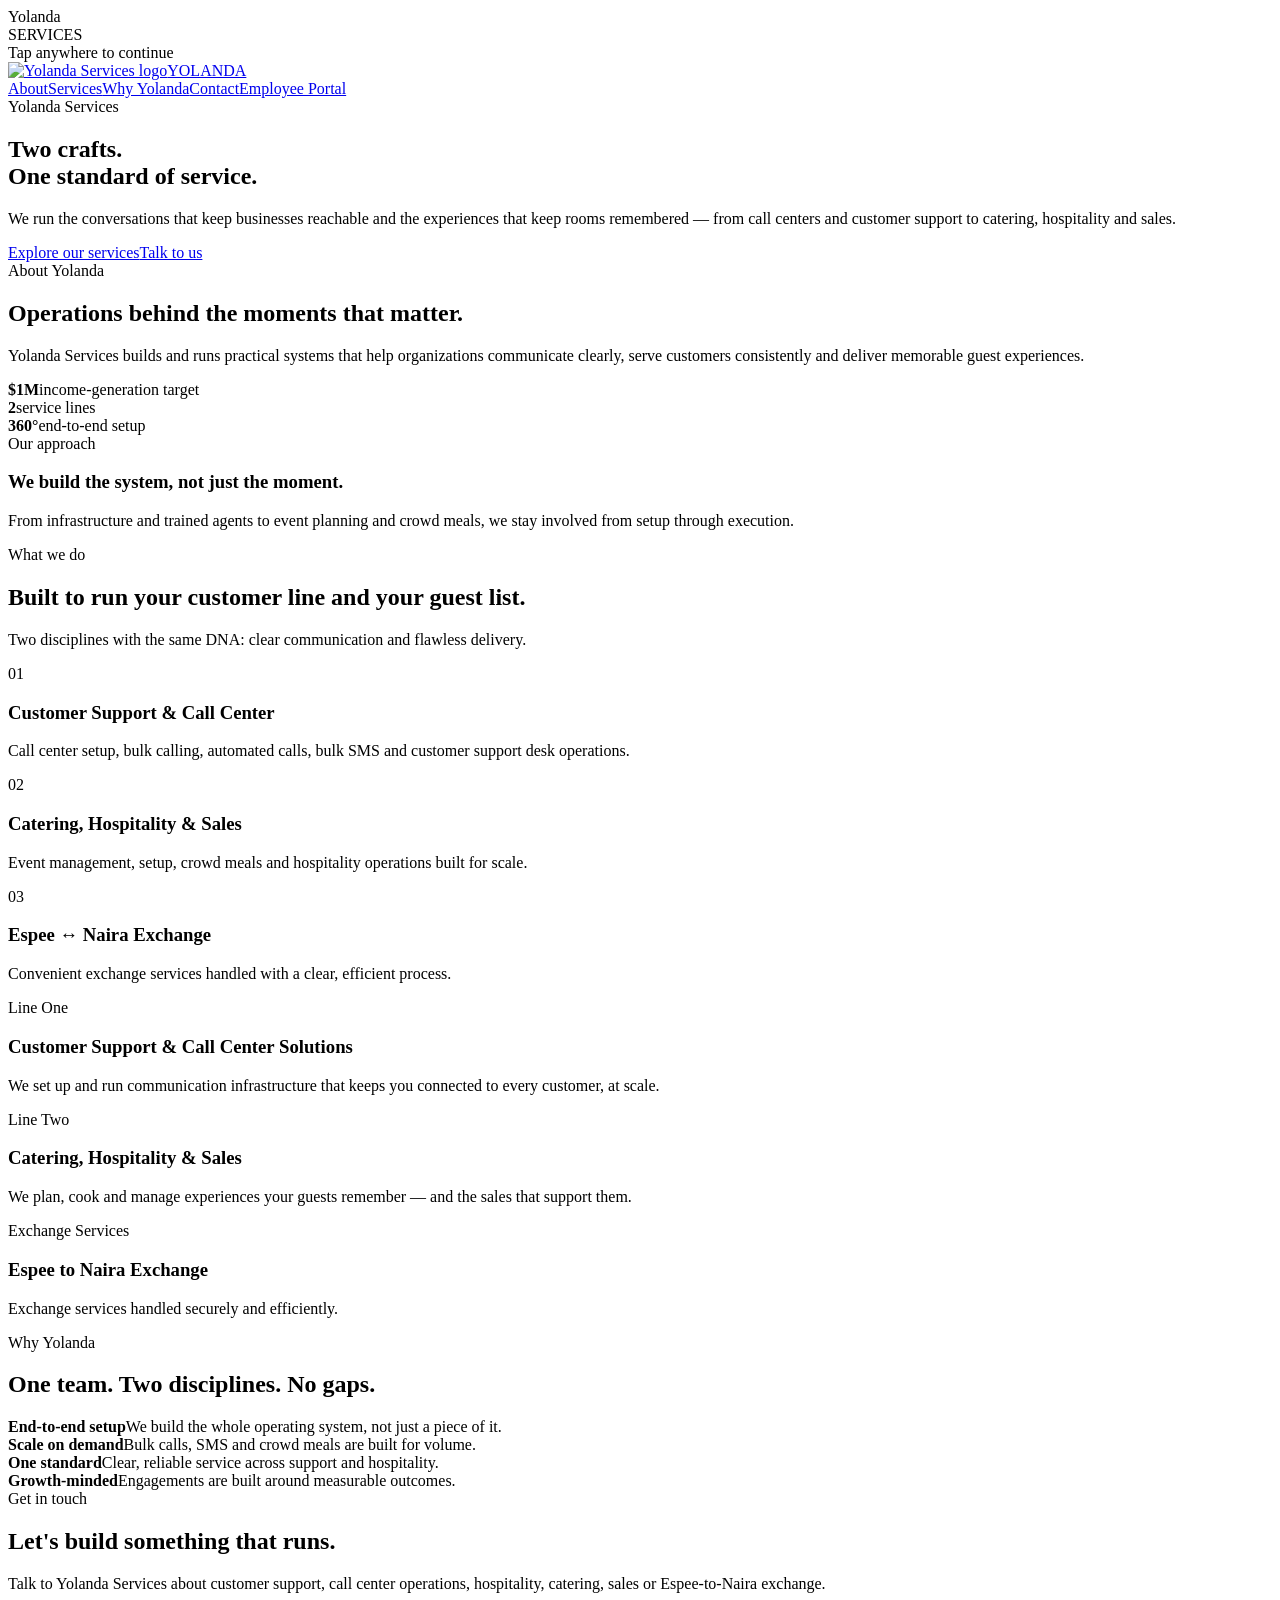
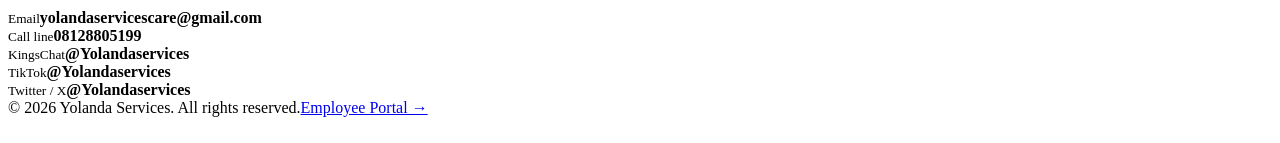
==== commit 1ef27aac: "Add files via upload" ====
--- a/index.html
+++ b/index.html
@@ -1,107 +1,12 @@
-<!DOCTYPE html>
-<html lang="en">
-<head>
-<meta charset="UTF-8">
-<meta name="viewport" content="width=device-width, initial-scale=1.0">
-<meta name="description" content="Yolanda Services — customer support, call center solutions, catering, hospitality, sales and Espee-to-Naira exchange.">
-<title>Yolanda Services | Excellence. Experience. Impact.</title>
-<style>
-:root{--pink:#ff238f;--pink2:#ff63b4;--black:#050505;--ink:#0a0a0c;--soft:#f5f3f6;--white:#fff;--muted:#9d9da7;--line:rgba(255,255,255,.1);--shadow:0 30px 80px rgba(0,0,0,.35);--max:1240px}
-*{box-sizing:border-box;margin:0;padding:0}html{scroll-behavior:smooth}body{font-family:Inter,system-ui,-apple-system,BlinkMacSystemFont,"Segoe UI",sans-serif;background:var(--black);color:#fff;line-height:1.6;overflow-x:hidden}a{text-decoration:none;color:inherit}img{display:block;max-width:100%}button,input,textarea,select{font:inherit}
-.container{width:min(92%,var(--max));margin:auto}.pink{color:var(--pink)}
-/* TOP BAR + NAV */
-.topbar{height:34px;background:var(--pink);color:#050505;font-size:.76rem;font-weight:800;display:flex;align-items:center;justify-content:center;letter-spacing:.02em}.topbar a{text-decoration:underline;margin-left:7px}
-header{position:fixed;top:34px;left:0;right:0;z-index:1000;background:rgba(5,5,5,.82);backdrop-filter:blur(18px);border-bottom:1px solid rgba(255,255,255,.08);transition:.35s}header.scrolled{top:0;background:rgba(5,5,5,.95);box-shadow:0 15px 40px rgba(0,0,0,.4)}
-.nav{height:82px;display:flex;align-items:center;justify-content:space-between;gap:25px}.brand{display:flex;align-items:center}.brand img{width:210px;max-height:66px;object-fit:contain;filter:drop-shadow(0 0 14px rgba(255,35,143,.15));transition:.3s}.brand:hover img{transform:scale(1.025)}
-.navlinks{display:flex;align-items:center;gap:30px;list-style:none}.navlinks a{color:#e9e9ed;font-size:.92rem;font-weight:700;position:relative;transition:.3s}.navlinks a:not(.cta)::after{content:"";position:absolute;left:0;bottom:-9px;width:0;height:2px;background:var(--pink);transition:.3s}.navlinks a:hover{color:var(--pink)}.navlinks a:hover::after{width:100%}.cta{background:var(--pink);padding:12px 21px;border-radius:999px;color:#fff!important;box-shadow:0 10px 30px rgba(255,35,143,.25)}.cta:hover{transform:translateY(-3px);box-shadow:0 15px 35px rgba(255,35,143,.38)}.menu{display:none;width:45px;height:45px;border:1px solid var(--line);border-radius:12px;background:#151518;color:#fff;font-size:24px}
-/* HERO */
-.hero{min-height:100vh;padding:155px 0 80px;position:relative;overflow:hidden;background:linear-gradient(90deg,rgba(0,0,0,.9) 0%,rgba(0,0,0,.72) 44%,rgba(0,0,0,.45) 100%),url('[data-uri]') center/cover no-repeat;isolation:isolate}.hero:before{content:"";position:absolute;inset:0;background:radial-gradient(circle at 77% 30%,rgba(255,35,143,.2),transparent 28%);pointer-events:none}.hero-grid{display:grid;grid-template-columns:1fr 1fr;align-items:center;gap:45px;min-height:calc(100vh - 235px)}
-.hero-copy{position:relative;z-index:3}.eyebrow{display:inline-flex;align-items:center;gap:9px;padding:8px 13px;border:1px solid rgba(255,35,143,.4);background:rgba(255,35,143,.08);border-radius:999px;text-transform:uppercase;letter-spacing:.16em;font-size:.72rem;font-weight:900;color:#fff;animation:up .8s both}.eyebrow i{width:8px;height:8px;border-radius:50%;background:var(--pink);box-shadow:0 0 16px var(--pink);animation:pulse 1.6s infinite}
-.hero h1{font-size:clamp(3.3rem,6.3vw,6.8rem);line-height:.92;letter-spacing:-.065em;margin:25px 0 24px;max-width:750px;animation:up .9s .08s both}.hero h1 span{color:var(--pink);text-shadow:0 0 40px rgba(255,35,143,.18)}.hero p{max-width:650px;color:#d7d7dc;font-size:clamp(1rem,1.5vw,1.16rem);animation:up .9s .18s both}.actions{display:flex;gap:13px;flex-wrap:wrap;margin-top:31px;animation:up .9s .28s both}.btn{display:inline-flex;align-items:center;justify-content:center;gap:8px;padding:14px 23px;border-radius:999px;border:1px solid transparent;font-weight:850;transition:.3s}.btn-primary{background:var(--pink);box-shadow:0 14px 35px rgba(255,35,143,.28)}.btn-primary:hover{transform:translateY(-4px);background:var(--pink2);box-shadow:0 18px 45px rgba(255,35,143,.4)}.btn-outline{border-color:rgba(255,255,255,.55);background:rgba(0,0,0,.2)}.btn-outline:hover{background:#fff;color:#050505;transform:translateY(-4px)}
-.hero-mini{display:flex;flex-wrap:wrap;gap:12px;margin-top:38px;animation:up .9s .38s both}.mini{padding:12px 15px;border:1px solid rgba(255,255,255,.12);background:rgba(0,0,0,.4);backdrop-filter:blur(10px);border-radius:15px}.mini strong{display:block;color:#fff;font-size:1.05rem}.mini small{color:#aaa}
-.hero-visual{position:relative;min-height:620px;display:grid;place-items:center}.hero-photo{position:absolute;inset:7% 0 7% 7%;border-radius:40% 15% 15% 40%;overflow:hidden;border:1px solid rgba(255,255,255,.15);box-shadow:var(--shadow);transform:rotate(2deg);animation:photoIn 1.1s .2s both}.hero-photo img{width:100%;height:100%;object-fit:cover}.hero-photo:after{content:"";position:absolute;inset:0;background:linear-gradient(135deg,rgba(255,35,143,.08),rgba(0,0,0,.2) 60%,rgba(0,0,0,.55))}
-.float-orb{position:absolute;right:-4%;top:6%;width:205px;height:205px;border-radius:50%;background:radial-gradient(circle at 35% 30%,#ff79bc,var(--pink) 42%,#8b084c 80%);box-shadow:0 0 65px rgba(255,35,143,.42);display:grid;place-items:center;animation:float 5s ease-in-out infinite;z-index:5}.float-orb:before,.float-orb:after{content:"";position:absolute;border:1px solid rgba(255,35,143,.6);border-radius:50%;inset:-20px;animation:spin 12s linear infinite}.float-orb:after{inset:-38px;border-color:rgba(255,255,255,.15);animation-direction:reverse;animation-duration:16s}.float-orb img{width:145px;height:145px;object-fit:contain;filter:drop-shadow(0 15px 20px rgba(0,0,0,.5));position:relative;z-index:2}.float-label{position:absolute;right:10px;bottom:8%;z-index:7;background:rgba(5,5,5,.8);border:1px solid rgba(255,35,143,.3);padding:12px 16px;border-radius:16px;backdrop-filter:blur(12px);font-size:.78rem;font-weight:800;animation:float 4s 1s ease-in-out infinite}.pink-arc{position:absolute;width:360px;height:180px;border:2px solid rgba(255,35,143,.45);border-left:0;border-bottom:0;border-radius:0 100% 0 0;right:-30px;bottom:7%;transform:rotate(-12deg);animation:float 6s 1s ease-in-out infinite}
-/* STATS */
-.stats{background:#09090b;border-top:1px solid var(--line);border-bottom:1px solid var(--line)}.stats-grid{display:grid;grid-template-columns:repeat(4,1fr)}.stat{padding:28px 25px;border-right:1px solid var(--line)}.stat:last-child{border:0}.stat b{display:block;color:var(--pink);font-size:1.9rem;line-height:1;margin-bottom:7px}.stat span{color:#a7a7b0;font-size:.86rem}
-/* SECTIONS */
-.section{padding:105px 0}.kicker{color:var(--pink);font-size:.75rem;font-weight:900;letter-spacing:.18em;text-transform:uppercase;margin-bottom:11px}.section-head{max-width:790px;margin-bottom:45px}.section-head h2{font-size:clamp(2.3rem,4.5vw,4.5rem);line-height:.98;letter-spacing:-.055em;margin-bottom:16px}.section-head p{color:var(--muted);font-size:1.03rem}
-/* ABOUT */
-.about{background:var(--soft);color:#09090a}.about-grid{display:grid;grid-template-columns:1fr 1fr;gap:65px;align-items:center}.about .kicker{color:#e3157c}.about h2{font-size:clamp(2.4rem,4.4vw,4.6rem);line-height:.97;letter-spacing:-.055em}.about-copy p{color:#55545d;margin-top:18px;max-width:610px}.about-points{display:grid;grid-template-columns:1fr 1fr;gap:12px;margin-top:25px}.about-point{padding:15px;border:1px solid #dedbe0;border-radius:16px;background:#fff}.about-point b{display:block}.about-point span{color:#777;font-size:.85rem}.about-image{height:520px;border-radius:34px;overflow:hidden;position:relative;box-shadow:0 25px 60px rgba(0,0,0,.16)}.about-image img{width:100%;height:100%;object-fit:cover}.about-image:after{content:"";position:absolute;inset:0;background:linear-gradient(180deg,transparent 48%,rgba(0,0,0,.68))}.about-tag{position:absolute;left:22px;bottom:22px;z-index:2;color:#fff;background:rgba(0,0,0,.72);padding:15px 18px;border-radius:16px;backdrop-filter:blur(10px)}.about-tag strong{color:var(--pink);font-size:1.4rem}
-/* SERVICES */
-.services{background:#050505}.service-grid{display:grid;grid-template-columns:1fr 1fr;gap:22px}.service-card{border:1px solid var(--line);border-radius:28px;overflow:hidden;background:#101014;transition:.45s;box-shadow:0 18px 50px rgba(0,0,0,.25)}.service-card:hover{transform:translateY(-10px);border-color:rgba(255,35,143,.4);box-shadow:0 30px 75px rgba(0,0,0,.45)}.service-image{height:270px;position:relative;overflow:hidden}.service-image img{width:100%;height:100%;object-fit:cover;transition:.7s}.service-card:hover .service-image img{transform:scale(1.08)}.service-image:after{content:"";position:absolute;inset:0;background:linear-gradient(180deg,transparent 35%,#101014 100%)}.service-body{padding:0 28px 30px;margin-top:-8px;position:relative;z-index:2}.num{width:45px;height:45px;border-radius:14px;background:var(--pink);display:grid;place-items:center;font-weight:900;box-shadow:0 10px 25px rgba(255,35,143,.25);margin-bottom:15px}.service-card h3{font-size:1.75rem;line-height:1.05;margin-bottom:12px}.service-card p{color:#aaa;margin-bottom:18px}.list{list-style:none;display:grid;gap:10px}.list li{display:flex;gap:10px;color:#ddd;font-size:.93rem}.list li:before{content:"✓";color:var(--pink);font-weight:900}.exchange{margin-top:22px;padding:28px;border:1px solid rgba(255,35,143,.28);border-radius:25px;background:linear-gradient(110deg,rgba(255,35,143,.13),rgba(255,255,255,.02)),#101014;display:flex;align-items:center;justify-content:space-between;gap:25px}.exchange h3{font-size:1.55rem}.exchange p{color:#aaa;max-width:760px}.exchange-bubble{width:82px;height:82px;flex:none;border-radius:50%;display:grid;place-items:center;background:linear-gradient(145deg,var(--pink),#ff9bd0);color:#050505;font-weight:950;box-shadow:0 0 45px rgba(255,35,143,.25)}
-/* WHY + VISUALS */
-.why{background:#09090b}.why-grid{display:grid;grid-template-columns:repeat(4,1fr);gap:15px}.why-card{padding:27px 22px;background:#111115;border:1px solid var(--line);border-radius:20px;transition:.35s}.why-card:hover{transform:translateY(-8px);border-color:rgba(255,35,143,.35);box-shadow:0 0 35px rgba(255,35,143,.07)}.icon{width:47px;height:47px;border-radius:14px;background:rgba(255,35,143,.1);color:var(--pink);display:grid;place-items:center;font-weight:900;font-size:1.2rem;margin-bottom:16px}.why-card h3{margin-bottom:8px}.why-card p{color:#999;font-size:.9rem}.visuals{padding:20px 0 105px;background:#09090b}.visual-grid{width:min(1240px,92%);margin:auto;display:grid;grid-template-columns:1.25fr .75fr .75fr;gap:14px}.visual{height:330px;border-radius:23px;overflow:hidden;position:relative;border:1px solid var(--line)}.visual img{width:100%;height:100%;object-fit:cover;transition:.6s}.visual:hover img{transform:scale(1.06)}.visual:after{content:"";position:absolute;inset:0;background:linear-gradient(180deg,transparent 45%,rgba(0,0,0,.82))}.visual span{position:absolute;left:20px;bottom:18px;z-index:2;font-weight:850}
-/* CONTACT */
-.contact{background:var(--soft);color:#09090a}.contact .kicker{color:#e3157c}.contact-box{display:grid;grid-template-columns:.85fr 1.15fr;gap:25px;background:#fff;border:1px solid #e4e0e6;border-radius:30px;padding:20px;box-shadow:0 25px 70px rgba(0,0,0,.13)}.contact-info{padding:28px}.contact-info h2{font-size:clamp(2.5rem,4vw,4.3rem);line-height:.97;letter-spacing:-.05em;margin-bottom:15px}.contact-info>p{color:#666;margin-bottom:25px}.contact-list{display:grid;gap:11px}.contact-item{padding:14px;border:1px solid #e3e0e4;border-radius:15px;background:#faf9fb}.contact-item small{display:block;color:#8c8990;text-transform:uppercase;letter-spacing:.1em;font-size:.67rem}.contact-item a,.contact-item span{font-weight:800}.socials{display:flex;gap:8px;flex-wrap:wrap;margin-top:20px}.socials a{border:1px solid #ddd6de;padding:8px 12px;border-radius:999px;font-size:.78rem;font-weight:800;transition:.25s}.socials a:hover{border-color:var(--pink);color:#e3157c;transform:translateY(-2px)}.form{background:#09090b;border-radius:23px;padding:28px;display:grid;gap:13px}.form input,.form select,.form textarea{width:100%;border:1px solid rgba(255,255,255,.1);background:#111115;color:#fff;border-radius:13px;padding:14px 15px;outline:none}.form input:focus,.form select:focus,.form textarea:focus{border-color:var(--pink);box-shadow:0 0 0 3px rgba(255,35,143,.08)}.form textarea{min-height:145px;resize:vertical}.form .btn{border:0;cursor:pointer}
-footer{background:#030303;border-top:1px solid var(--line);padding:35px 0}.footer-inner{width:min(1240px,92%);margin:auto;display:flex;align-items:center;justify-content:space-between;gap:20px}.footer-inner img{width:185px}.footer-inner p{color:#777;font-size:.84rem}
-/* EFFECTS */
-.reveal{opacity:0;transform:translateY(35px);transition:opacity .85s ease,transform .85s ease}.reveal.show{opacity:1;transform:none}.cursor{position:fixed;pointer-events:none;z-index:9999;width:210px;height:210px;border-radius:50%;background:radial-gradient(circle,rgba(255,35,143,.09),transparent 68%);transform:translate(-50%,-50%);mix-blend-mode:screen}.scrollbar{position:fixed;top:0;left:0;height:3px;background:var(--pink);z-index:2000;width:0}
-@keyframes up{from{opacity:0;transform:translateY(28px)}to{opacity:1;transform:none}}@keyframes photoIn{from{opacity:0;transform:translateX(50px) rotate(5deg)}to{opacity:1;transform:rotate(2deg)}}@keyframes float{0%,100%{transform:translateY(0)}50%{transform:translateY(-16px)}}@keyframes pulse{0%,100%{transform:scale(1);opacity:1}50%{transform:scale(1.5);opacity:.55}}@keyframes spin{to{transform:rotate(360deg)}}
-@media(max-width:980px){.navlinks{gap:17px}.hero-grid{grid-template-columns:1fr}.hero-copy{text-align:center}.hero-copy p{margin-left:auto;margin-right:auto}.actions,.hero-mini{justify-content:center}.hero-visual{min-height:520px}.float-orb{right:3%}.stats-grid{grid-template-columns:repeat(2,1fr)}.stat:nth-child(2){border-right:0}.about-grid,.contact-box{grid-template-columns:1fr}.why-grid{grid-template-columns:repeat(2,1fr)}.visual-grid{grid-template-columns:1fr 1fr}.visual:first-child{grid-column:1/-1}}
-@media(max-width:720px){.topbar{font-size:.67rem;padding:0 12px;text-align:center}.topbar{height:31px}header{top:31px}.nav{height:72px}.brand img{width:180px}.menu{display:block}.navlinks{display:none;position:absolute;top:72px;left:4%;right:4%;padding:10px;flex-direction:column;align-items:stretch;gap:0;background:rgba(8,8,10,.98);border:1px solid var(--line);border-radius:18px;box-shadow:var(--shadow)}.navlinks.open{display:flex}.navlinks a{display:block;padding:14px}.cta{text-align:center}.hero{padding-top:120px}.hero-grid{min-height:auto}.hero h1{font-size:clamp(3rem,14vw,5rem)}.hero-visual{min-height:420px;margin-top:25px}.hero-photo{inset:5% 0 5% 0;border-radius:30px}.float-orb{width:150px;height:150px;right:-1%;top:0}.float-orb img{width:108px;height:108px}.pink-arc{width:260px;height:130px;right:-40px}.float-label{bottom:2%;right:0}.stats-grid{grid-template-columns:1fr 1fr}.section{padding:80px 0}.about-points{grid-template-columns:1fr}.about-image{height:390px}.service-grid{grid-template-columns:1fr}.service-image{height:220px}.exchange{flex-direction:column;align-items:flex-start}.why-grid{grid-template-columns:1fr}.visual-grid{grid-template-columns:1fr}.visual:first-child{grid-column:auto}.visual{height:260px}.footer-inner{flex-direction:column;text-align:center}.contact-info,.form{padding:20px}}
-@media(prefers-reduced-motion:reduce){*,*:before,*:after{animation:none!important;transition:none!important;scroll-behavior:auto!important}}
-
-.intro-screen{position:fixed;inset:0;z-index:99999;display:grid;place-items:center;background:#030303;overflow:hidden;perspective:1200px;transition:opacity .7s,visibility .7s}
-.intro-screen.hide{opacity:0;visibility:hidden;pointer-events:none}.intro-grid{position:absolute;inset:-20%;opacity:.2;background-image:linear-gradient(rgba(255,35,143,.18) 1px,transparent 1px),linear-gradient(90deg,rgba(255,35,143,.18) 1px,transparent 1px);background-size:60px 60px;transform:perspective(500px) rotateX(65deg) translateY(18%);animation:gridmove 5s linear infinite}
-.intro-glow{position:absolute;border-radius:50%;filter:blur(65px);opacity:.3}.glow-a{width:45vw;height:45vw;background:#ff238f;left:-20vw;top:-20vw;animation:floatglow 4s ease-in-out infinite}.glow-b{width:35vw;height:35vw;background:#6c1aff;right:-15vw;bottom:-20vw;animation:floatglow 5s ease-in-out infinite reverse}
-.intro-stage{text-align:center;transform-style:preserve-3d;animation:introstage 2.6s cubic-bezier(.2,.8,.2,1) both;position:relative}.intro-light{position:absolute;left:50%;top:45%;width:300px;height:100px;transform:translate(-50%,-50%);background:radial-gradient(ellipse,rgba(255,35,143,.75),transparent 70%);filter:blur(14px);animation:pulse 1.7s infinite}
-.intro-mark{font-size:clamp(6rem,16vw,11rem);font-weight:1000;line-height:.75;letter-spacing:-.14em;filter:drop-shadow(0 0 28px rgba(255,35,143,.35));animation:mark 2.2s both}.intro-mark span{color:#fff}.intro-mark b{color:#ff238f}.intro-word{margin-top:22px;color:#fff;font-size:clamp(2rem,6vw,4.8rem);font-weight:1000;letter-spacing:.18em;text-shadow:0 0 25px rgba(255,255,255,.16)}
-.intro-services{font-size:.85rem;letter-spacing:.7em;color:#aaa;margin:10px 0 22px;padding-left:.7em}.intro-tag{font-size:.68rem;letter-spacing:.25em;color:#ddd}.intro-progress{width:220px;height:2px;background:#222;margin:30px auto 0;overflow:hidden}.intro-progress i{display:block;width:0;height:100%;background:#ff238f;box-shadow:0 0 14px #ff238f;animation:load 2.5s forwards}
-#skipIntro{position:fixed;right:25px;bottom:25px;padding:10px 16px;border:1px solid #333;border-radius:99px;background:#111;color:#fff;cursor:pointer}#skipIntro:hover{border-color:#ff238f;color:#ff238f}.portal-cta{margin-right:-14px}
-@keyframes introstage{0%{opacity:0;transform:rotateX(30deg) rotateY(-20deg) scale(.72) translateZ(-250px)}55%{opacity:1;transform:rotateX(-3deg) rotateY(5deg) scale(1.03) translateZ(60px)}100%{transform:none}}
-@keyframes mark{0%{transform:rotateY(80deg) rotateX(20deg) scale(.4);filter:blur(12px)}55%{transform:rotateY(-8deg) rotateX(-3deg) scale(1.06);filter:blur(0) drop-shadow(0 0 30px rgba(255,35,143,.5))}100%{transform:none}}
-@keyframes pulse{50%{transform:translate(-50%,-50%) scale(1.25);opacity:.7}}@keyframes load{to{width:100%}}@keyframes gridmove{to{background-position:0 60px,60px 0}}@keyframes floatglow{50%{transform:translate(25px,20px) scale(1.08)}}
-@media(max-width:700px){.portal-cta{margin-right:0}.intro-services{letter-spacing:.4em}.intro-tag{font-size:.58rem;letter-spacing:.12em}}
-</style>
-</head>
-<body>
-<div id="yolanda-intro" class="intro-screen">
-  <div class="intro-grid"></div><div class="intro-glow glow-a"></div><div class="intro-glow glow-b"></div>
-  <div class="intro-stage">
-    <div class="intro-light"></div>
-    <div class="intro-mark"><span>Y</span><b>S</b></div>
-    <div class="intro-word">YOLANDA</div>
-    <div class="intro-services">SERVICES</div>
-    <div class="intro-tag">EXCELLENCE · EXPERIENCE · IMPACT</div>
-    <div class="intro-progress"><i></i></div>
-    <button id="skipIntro">Skip intro →</button>
-  </div>
-</div>
-
-<div class="scrollbar" id="scrollbar"></div><div class="cursor" id="cursor"></div>
-<div class="topbar">Yolanda Services is here to help your business grow smarter. <a href="#contact">Let's work together →</a></div>
-<header id="header"><div class="container nav">
-<a class="brand" href="#home"><img src="[data-uri]" alt="Yolanda Services logo"></a>
-<button class="menu" id="menu" aria-label="Open menu">☰</button>
-<ul class="navlinks" id="navlinks"><li><a href="#home">Home</a></li><li><a href="#about">About</a></li><li><a href="#services">Services</a></li><li><a href="#why">Why Yolanda</a></li><li><a class="cta" href="#contact">Get in Touch →</a></li></ul>
-</div></header>
-<main>
-<section class="hero" id="home"><div class="container hero-grid">
-<div class="hero-copy"><div class="eyebrow"><i></i> Welcome to Yolanda Services</div><h1>Built to empower <span>businesses.</span><br>Designed to deliver <span>results.</span></h1><p>We run the conversations that keep businesses reachable and the operations that keep customers and guests cared for — from customer support and call centers to hospitality, sales and Espee-to-Naira exchange.</p><div class="actions"><a class="btn btn-primary" href="#services">Explore Services →</a><a class="btn btn-outline" href="#contact">Contact Us →</a></div><div class="hero-mini"><div class="mini"><strong>2 service lines</strong><small>One standard of service</small></div><div class="mini"><strong>End-to-end</strong><small>System setup & delivery</small></div><div class="mini"><strong>$1M target</strong><small>Income generation goal</small></div></div></div>
-<div class="hero-visual"><div class="hero-photo"><img src="[data-uri]